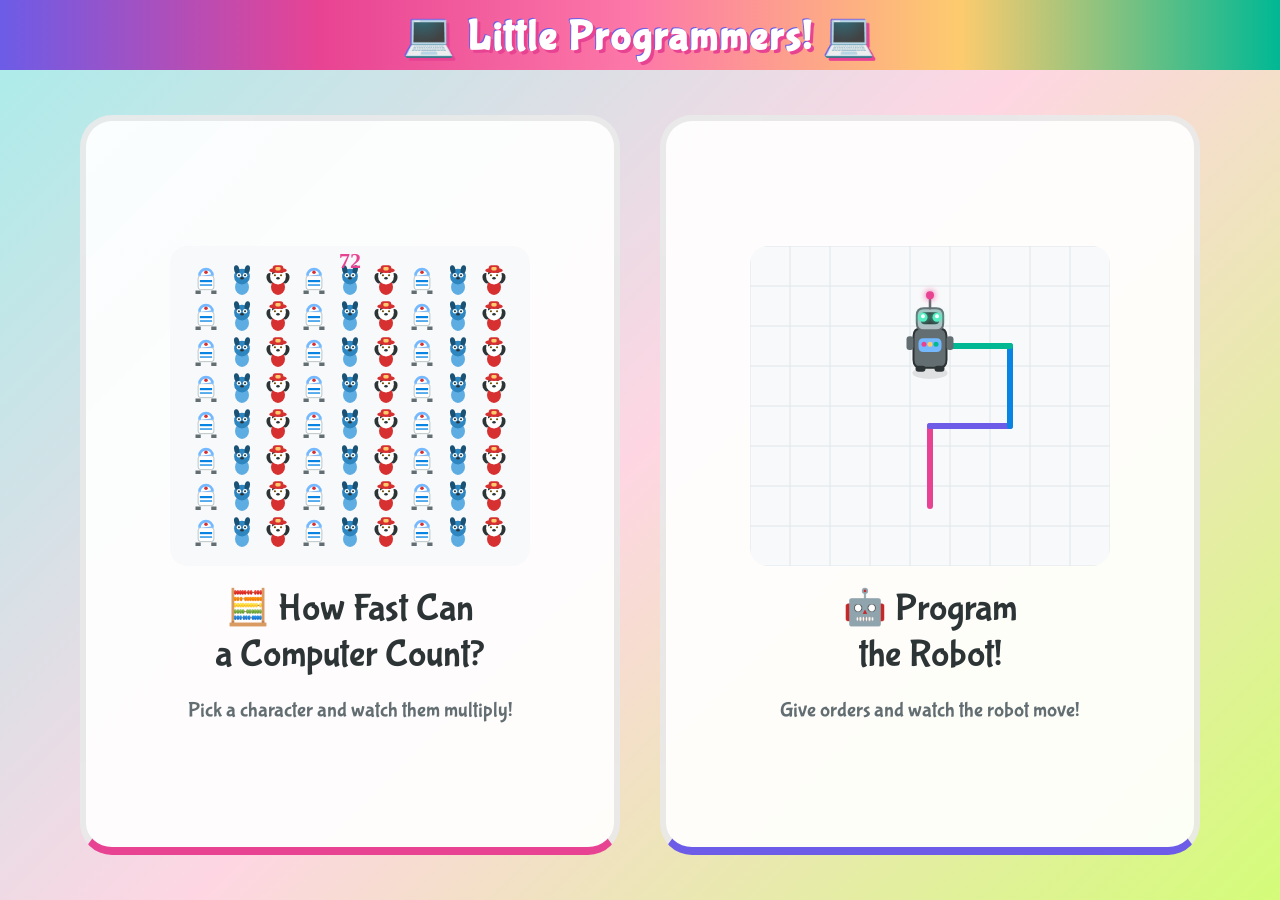
==== index.html @ bcd23bf2 "Add index page as launcher for kids' demo activities Videogame-style menu with two large illustrated" ====
<!DOCTYPE html>
<html lang="en">
<head>
<meta charset="UTF-8">
<meta name="viewport" content="width=device-width, initial-scale=1.0">
<title>Little Programmers!</title>
<style>
  @import url('https://fonts.googleapis.com/css2?family=Bubblegum+Sans&display=swap');

  * { margin: 0; padding: 0; box-sizing: border-box; }

  body {
    font-family: 'Bubblegum Sans', 'Comic Sans MS', cursive;
    background: linear-gradient(135deg, #a8edea 0%, #fed6e3 50%, #d4fc79 100%);
    min-height: 100vh;
    overflow: hidden;
    display: flex;
    flex-direction: column;
  }

  h1 {
    text-align: center;
    font-size: 2.6rem;
    color: #fff;
    text-shadow: 3px 3px 0 #e84393, -1px -1px 0 #6c5ce7;
    padding: 10px 0 8px;
    background: linear-gradient(90deg, #6c5ce7, #e84393, #fd79a8, #fdcb6e, #00b894);
    letter-spacing: 2px;
  }

  .menu {
    flex: 1;
    display: flex;
    align-items: center;
    justify-content: center;
    gap: 40px;
    padding: 30px 40px;
  }

  .game-btn {
    flex: 1;
    max-width: 540px;
    height: calc(100vh - 160px);
    background: rgba(255,255,255,0.92);
    border: 6px solid rgba(0,0,0,0.08);
    border-radius: 32px;
    display: flex;
    flex-direction: column;
    align-items: center;
    justify-content: center;
    gap: 20px;
    cursor: pointer;
    transition: transform 0.2s, box-shadow 0.2s, border-color 0.2s;
    text-decoration: none;
    color: inherit;
    padding: 30px 20px;
    position: relative;
    overflow: hidden;
  }

  .game-btn:hover {
    transform: scale(1.03);
    box-shadow: 0 8px 40px rgba(0,0,0,0.18);
    border-color: #6c5ce7;
  }

  .game-btn:active {
    transform: scale(0.98);
  }

  .game-btn canvas {
    border-radius: 18px;
    flex-shrink: 0;
  }

  .game-btn .btn-title {
    font-size: 2.4rem;
    color: #2d3436;
    text-align: center;
    line-height: 1.2;
  }

  .game-btn .btn-subtitle {
    font-size: 1.3rem;
    color: #636e72;
    text-align: center;
  }

  .game-btn.counting { border-bottom: 8px solid #e84393; }
  .game-btn.robot { border-bottom: 8px solid #6c5ce7; }

  .game-btn.counting:hover { border-color: #e84393; }
  .game-btn.robot:hover { border-color: #6c5ce7; }

  .game-btn .btn-title .emoji {
    font-size: 2.2rem;
  }
</style>
</head>
<body>

<h1>&#128187; Little Programmers! &#128187;</h1>

<div class="menu">
  <a href="count.html" class="game-btn counting">
    <canvas id="countPreview" width="360" height="320"></canvas>
    <div class="btn-title"><span class="emoji">&#129518;</span> How Fast Can<br>a Computer Count?</div>
    <div class="btn-subtitle">Pick a character and watch them multiply!</div>
  </a>

  <a href="robot.html" class="game-btn robot">
    <canvas id="robotPreview" width="360" height="320"></canvas>
    <div class="btn-title"><span class="emoji">&#129302;</span> Program<br>the Robot!</div>
    <div class="btn-subtitle">Give orders and watch the robot move!</div>
  </a>
</div>

<script>
// ============================================================
// COUNTING PREVIEW — grid of mini characters
// ============================================================
(function() {
  const c = document.getElementById('countPreview');
  const ctx = c.getContext('2d');

  // Light background
  ctx.fillStyle = '#f8f9fa';
  ctx.beginPath();
  ctx.roundRect(0, 0, c.width, c.height, 14);
  ctx.fill();

  // Draw a grid of mixed mini characters
  const chars = [drawMiniR2D2, drawMiniBluey, drawMiniMarshall];
  const size = 28;
  const gap = 8;
  const cell = size + gap;
  const cols = Math.floor((c.width - 20) / cell);
  const rows = Math.floor((c.height - 20) / cell);
  const offsetX = (c.width - cols * cell + gap) / 2 + size / 2;
  const offsetY = (c.height - rows * cell + gap) / 2 + size / 2;

  let idx = 0;
  for (let r = 0; r < rows; r++) {
    for (let col = 0; col < cols; col++) {
      const fn = chars[idx % chars.length];
      fn(ctx, offsetX + col * cell, offsetY + r * cell, size);
      idx++;
    }
  }

  // Counter overlay at top
  ctx.font = "bold 22px 'Bubblegum Sans', cursive";
  ctx.textAlign = 'center';
  ctx.fillStyle = '#e84393';
  ctx.fillText(cols * rows, c.width / 2, 22);

  function drawMiniR2D2(ctx, cx, cy, sz) {
    const s = sz / 32;
    ctx.save();
    ctx.translate(cx, cy);
    ctx.scale(s, s);
    // Legs
    ctx.fillStyle = '#636e72';
    ctx.fillRect(-12, 12, 6, 4);
    ctx.fillRect(6, 12, 6, 4);
    // Body
    ctx.fillStyle = '#fff';
    ctx.beginPath();
    ctx.roundRect(-9, -5, 18, 16, 3);
    ctx.fill();
    ctx.strokeStyle = '#b2bec3';
    ctx.lineWidth = 1;
    ctx.stroke();
    // Blue bands
    ctx.fillStyle = '#0984e3';
    ctx.fillRect(-7, 0, 14, 2.5);
    ctx.fillRect(-7, 5, 14, 1.5);
    // Dome
    ctx.fillStyle = '#74b9ff';
    ctx.beginPath();
    ctx.arc(0, -5, 9, Math.PI, 0);
    ctx.fill();
    ctx.fillStyle = '#fff';
    ctx.beginPath();
    ctx.arc(0, -5, 6, Math.PI, -0.2);
    ctx.fill();
    // Eye
    ctx.fillStyle = '#d63031';
    ctx.beginPath();
    ctx.arc(0, -9, 2, 0, Math.PI * 2);
    ctx.fill();
    ctx.restore();
  }

  function drawMiniBluey(ctx, cx, cy, sz) {
    const s = sz / 32;
    ctx.save();
    ctx.translate(cx, cy);
    ctx.scale(s, s);
    // Body
    ctx.fillStyle = '#5dade2';
    ctx.beginPath();
    ctx.ellipse(0, 8, 8, 9, 0, 0, Math.PI * 2);
    ctx.fill();
    // Head
    ctx.fillStyle = '#2e86c1';
    ctx.beginPath();
    ctx.arc(0, -4, 9, 0, Math.PI * 2);
    ctx.fill();
    // Ears
    ctx.fillStyle = '#1a5276';
    ctx.beginPath();
    ctx.ellipse(-6, -12, 3, 5, -0.2, 0, Math.PI * 2);
    ctx.fill();
    ctx.beginPath();
    ctx.ellipse(6, -12, 3, 5, 0.2, 0, Math.PI * 2);
    ctx.fill();
    // Eyes
    ctx.fillStyle = '#fff';
    ctx.beginPath();
    ctx.arc(-3.5, -5.5, 2.5, 0, Math.PI * 2);
    ctx.fill();
    ctx.beginPath();
    ctx.arc(3.5, -5.5, 2.5, 0, Math.PI * 2);
    ctx.fill();
    ctx.fillStyle = '#2d3436';
    ctx.beginPath();
    ctx.arc(-3.5, -5.5, 1.2, 0, Math.PI * 2);
    ctx.fill();
    ctx.beginPath();
    ctx.arc(3.5, -5.5, 1.2, 0, Math.PI * 2);
    ctx.fill();
    // Nose
    ctx.fillStyle = '#2d3436';
    ctx.beginPath();
    ctx.ellipse(0, -2, 2, 1.5, 0, 0, Math.PI * 2);
    ctx.fill();
    ctx.restore();
  }

  function drawMiniMarshall(ctx, cx, cy, sz) {
    const s = sz / 32;
    ctx.save();
    ctx.translate(cx, cy);
    ctx.scale(s, s);
    // Body
    ctx.fillStyle = '#d63031';
    ctx.beginPath();
    ctx.ellipse(0, 8, 8, 9, 0, 0, Math.PI * 2);
    ctx.fill();
    // Ears
    ctx.fillStyle = '#2d3436';
    ctx.beginPath();
    ctx.ellipse(-9, -2, 4, 6, -0.3, 0, Math.PI * 2);
    ctx.fill();
    ctx.beginPath();
    ctx.ellipse(9, -2, 4, 6, 0.3, 0, Math.PI * 2);
    ctx.fill();
    // Head
    ctx.fillStyle = '#fff';
    ctx.beginPath();
    ctx.arc(0, -4, 9, 0, Math.PI * 2);
    ctx.fill();
    // Spots
    ctx.fillStyle = '#2d3436';
    ctx.beginPath();
    ctx.ellipse(-5, -8, 2, 1.5, -0.3, 0, Math.PI * 2);
    ctx.fill();
    ctx.beginPath();
    ctx.ellipse(4, -9, 1.5, 1.2, 0.3, 0, Math.PI * 2);
    ctx.fill();
    // Helmet
    ctx.fillStyle = '#d63031';
    ctx.beginPath();
    ctx.ellipse(0, -11, 10, 3, 0, 0, Math.PI * 2);
    ctx.fill();
    ctx.beginPath();
    ctx.roundRect(-6, -17, 12, 7, 3);
    ctx.fill();
    ctx.fillStyle = '#fdcb6e';
    ctx.beginPath();
    ctx.roundRect(-3, -15, 6, 4, 1.5);
    ctx.fill();
    // Eyes
    ctx.fillStyle = '#fff';
    ctx.beginPath();
    ctx.arc(-3.5, -5.5, 2.5, 0, Math.PI * 2);
    ctx.fill();
    ctx.beginPath();
    ctx.arc(3.5, -5.5, 2.5, 0, Math.PI * 2);
    ctx.fill();
    ctx.fillStyle = '#6d4c00';
    ctx.beginPath();
    ctx.arc(-3.5, -5.5, 1.2, 0, Math.PI * 2);
    ctx.fill();
    ctx.beginPath();
    ctx.arc(3.5, -5.5, 1.2, 0, Math.PI * 2);
    ctx.fill();
    // Nose
    ctx.fillStyle = '#2d3436';
    ctx.beginPath();
    ctx.ellipse(0, -2, 2, 1.5, 0, 0, Math.PI * 2);
    ctx.fill();
    ctx.restore();
  }
})();

// ============================================================
// ROBOT PREVIEW — the robot from robot.html on a grid
// ============================================================
(function() {
  const c = document.getElementById('robotPreview');
  const ctx = c.getContext('2d');

  // Light background with grid
  ctx.fillStyle = '#f8f9fa';
  ctx.beginPath();
  ctx.roundRect(0, 0, c.width, c.height, 14);
  ctx.fill();

  // Grid lines
  const GRID = 40;
  ctx.strokeStyle = '#dfe6e9';
  ctx.lineWidth = 1;
  for (let x = 0; x <= c.width; x += GRID) {
    ctx.beginPath(); ctx.moveTo(x, 0); ctx.lineTo(x, c.height); ctx.stroke();
  }
  for (let y = 0; y <= c.height; y += GRID) {
    ctx.beginPath(); ctx.moveTo(0, y); ctx.lineTo(c.width, y); ctx.stroke();
  }

  // Colored trail
  const trails = [
    { x1: 180, y1: 260, x2: 180, y2: 180, color: '#e84393' },
    { x1: 180, y1: 180, x2: 260, y2: 180, color: '#6c5ce7' },
    { x1: 260, y1: 180, x2: 260, y2: 100, color: '#0984e3' },
    { x1: 260, y1: 100, x2: 180, y2: 100, color: '#00b894' },
  ];
  for (const t of trails) {
    ctx.strokeStyle = t.color;
    ctx.lineWidth = 6;
    ctx.lineCap = 'round';
    ctx.beginPath();
    ctx.moveTo(t.x1, t.y1);
    ctx.lineTo(t.x2, t.y2);
    ctx.stroke();
  }

  // Robot at end of trail
  drawRobot(ctx, 180, 100, 0);

  function roundRect(ctx, x, y, w, h, r) {
    ctx.beginPath();
    ctx.moveTo(x + r, y);
    ctx.lineTo(x + w - r, y);
    ctx.quadraticCurveTo(x + w, y, x + w, y + r);
    ctx.lineTo(x + w, y + h - r);
    ctx.quadraticCurveTo(x + w, y + h, x + w - r, y + h);
    ctx.lineTo(x + r, y + h);
    ctx.quadraticCurveTo(x, y + h, x, y + h - r);
    ctx.lineTo(x, y + r);
    ctx.quadraticCurveTo(x, y, x + r, y);
    ctx.closePath();
  }

  function drawRobot(ctx, x, y, angle) {
    const R = 22;
    ctx.save();
    ctx.translate(x, y);
    ctx.rotate((angle * Math.PI) / 180);

    // Shadow
    ctx.fillStyle = 'rgba(0,0,0,0.10)';
    ctx.beginPath();
    ctx.ellipse(0, R + 5, R * 0.8, 6, 0, 0, Math.PI * 2);
    ctx.fill();

    const bw = R * 1.5, bh = R * 1.8;

    // Body
    ctx.fillStyle = '#636e72';
    roundRect(ctx, -bw/2, -bh/2 + 2, bw, bh, 8);
    ctx.fill();
    ctx.strokeStyle = '#2d3436';
    ctx.lineWidth = 2;
    roundRect(ctx, -bw/2, -bh/2 + 2, bw, bh, 8);
    ctx.stroke();

    // Chest
    ctx.fillStyle = '#74b9ff';
    roundRect(ctx, -bw/2 + 5, -bh/2 + 12, bw - 10, bh * 0.35, 5);
    ctx.fill();

    // Buttons
    const btnY = -bh/2 + 18;
    ctx.fillStyle = '#e84393';
    ctx.beginPath(); ctx.arc(-6, btnY, 2.5, 0, Math.PI*2); ctx.fill();
    ctx.fillStyle = '#fdcb6e';
    ctx.beginPath(); ctx.arc(0, btnY, 2.5, 0, Math.PI*2); ctx.fill();
    ctx.fillStyle = '#00b894';
    ctx.beginPath(); ctx.arc(6, btnY, 2.5, 0, Math.PI*2); ctx.fill();

    // Head
    const hw = R * 1.2, hh = R * 1.0;
    const headY = -bh/2 - hh/2 + 4;
    ctx.fillStyle = '#b2bec3';
    roundRect(ctx, -hw/2, headY - hh/2, hw, hh, 7);
    ctx.fill();
    ctx.strokeStyle = '#636e72';
    ctx.lineWidth = 2;
    roundRect(ctx, -hw/2, headY - hh/2, hw, hh, 7);
    ctx.stroke();

    // Visor
    ctx.fillStyle = '#2d3436';
    roundRect(ctx, -hw/2 + 4, headY - hh/2 + 4, hw - 8, hh * 0.55, 4);
    ctx.fill();

    // Eyes
    const eyeY = headY - 2;
    ctx.fillStyle = '#55efc4';
    ctx.shadowColor = '#55efc4';
    ctx.shadowBlur = 6;
    ctx.beginPath(); ctx.arc(-7, eyeY, 4.5, 0, Math.PI * 2); ctx.fill();
    ctx.beginPath(); ctx.arc(7, eyeY, 4.5, 0, Math.PI * 2); ctx.fill();
    ctx.shadowBlur = 0;

    // Pupils
    ctx.fillStyle = '#fff';
    ctx.beginPath(); ctx.arc(-7, eyeY - 1, 2, 0, Math.PI * 2); ctx.fill();
    ctx.beginPath(); ctx.arc(7, eyeY - 1, 2, 0, Math.PI * 2); ctx.fill();

    // Antenna
    ctx.strokeStyle = '#636e72';
    ctx.lineWidth = 2.5;
    ctx.beginPath();
    ctx.moveTo(0, headY - hh/2);
    ctx.lineTo(0, headY - hh/2 - 11);
    ctx.stroke();
    ctx.fillStyle = '#e84393';
    ctx.shadowColor = '#e84393';
    ctx.shadowBlur = 6;
    ctx.beginPath();
    ctx.arc(0, headY - hh/2 - 13, 4, 0, Math.PI * 2);
    ctx.fill();
    ctx.shadowBlur = 0;

    // Arms
    ctx.fillStyle = '#636e72';
    roundRect(ctx, -bw/2 - 7, -bh/2 + 10, 7, bh * 0.35, 3);
    ctx.fill();
    roundRect(ctx, bw/2, -bh/2 + 10, 7, bh * 0.35, 3);
    ctx.fill();

    // Feet
    ctx.fillStyle = '#2d3436';
    roundRect(ctx, -bw/2 + 2, bh/2, 10, 6, 3);
    ctx.fill();
    roundRect(ctx, bw/2 - 12, bh/2, 10, 6, 3);
    ctx.fill();

    ctx.restore();
  }
})();
</script>
</body>
</html>
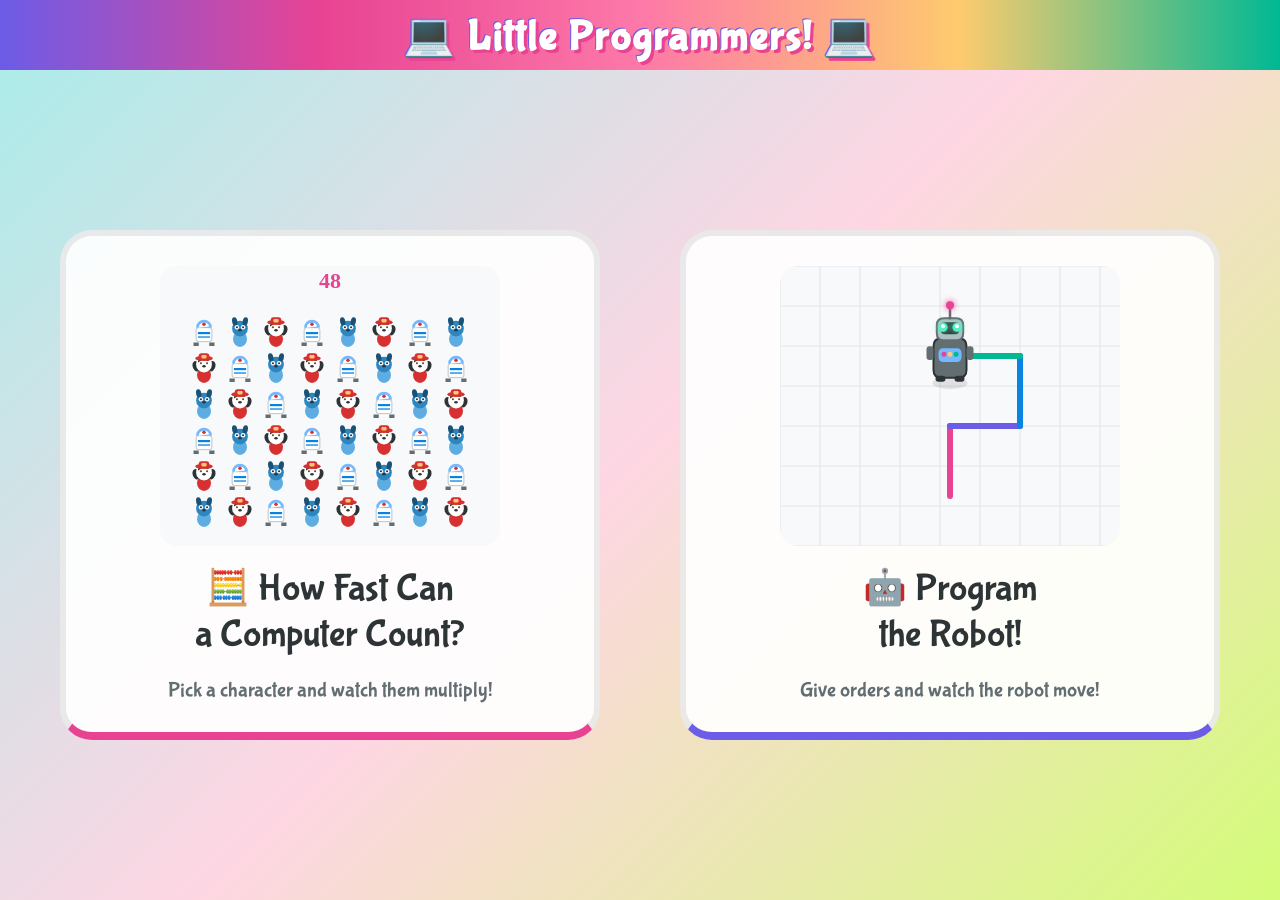
==== commit 4187d74d: "Small styling adjustments in index.html" ====
--- a/index.html
+++ b/index.html
@@ -4,28 +4,11 @@
 <meta charset="UTF-8">
 <meta name="viewport" content="width=device-width, initial-scale=1.0">
 <title>Little Programmers!</title>
+<link rel="stylesheet" href="common.css">
 <style>
-  @import url('https://fonts.googleapis.com/css2?family=Bubblegum+Sans&display=swap');
-
-  * { margin: 0; padding: 0; box-sizing: border-box; }
-
   body {
-    font-family: 'Bubblegum Sans', 'Comic Sans MS', cursive;
-    background: linear-gradient(135deg, #a8edea 0%, #fed6e3 50%, #d4fc79 100%);
-    min-height: 100vh;
-    overflow: hidden;
     display: flex;
     flex-direction: column;
-  }
-
-  h1 {
-    text-align: center;
-    font-size: 2.6rem;
-    color: #fff;
-    text-shadow: 3px 3px 0 #e84393, -1px -1px 0 #6c5ce7;
-    padding: 10px 0 8px;
-    background: linear-gradient(90deg, #6c5ce7, #e84393, #fd79a8, #fdcb6e, #00b894);
-    letter-spacing: 2px;
   }
 
   .menu {
@@ -33,14 +16,13 @@
     display: flex;
     align-items: center;
     justify-content: center;
-    gap: 40px;
+    gap: 80px;
     padding: 30px 40px;
   }
 
   .game-btn {
     flex: 1;
     max-width: 540px;
-    height: calc(100vh - 160px);
     background: rgba(255,255,255,0.92);
     border: 6px solid rgba(0,0,0,0.08);
     border-radius: 32px;
@@ -53,7 +35,7 @@
     transition: transform 0.2s, box-shadow 0.2s, border-color 0.2s;
     text-decoration: none;
     color: inherit;
-    padding: 30px 20px;
+    padding: 30px 30px;
     position: relative;
     overflow: hidden;
   }
@@ -103,13 +85,13 @@
 
 <div class="menu">
   <a href="count.html" class="game-btn counting">
-    <canvas id="countPreview" width="360" height="320"></canvas>
+    <canvas id="countPreview" width="340" height="280"></canvas>
     <div class="btn-title"><span class="emoji">&#129518;</span> How Fast Can<br>a Computer Count?</div>
     <div class="btn-subtitle">Pick a character and watch them multiply!</div>
   </a>
 
   <a href="robot.html" class="game-btn robot">
-    <canvas id="robotPreview" width="360" height="320"></canvas>
+    <canvas id="robotPreview" width="340" height="280"></canvas>
     <div class="btn-title"><span class="emoji">&#129302;</span> Program<br>the Robot!</div>
     <div class="btn-subtitle">Give orders and watch the robot move!</div>
   </a>
@@ -134,10 +116,11 @@
   const size = 28;
   const gap = 8;
   const cell = size + gap;
+  const topReserved = 32; // space for counter text
   const cols = Math.floor((c.width - 20) / cell);
-  const rows = Math.floor((c.height - 20) / cell);
+  const rows = Math.floor((c.height - 20 - topReserved) / cell);
   const offsetX = (c.width - cols * cell + gap) / 2 + size / 2;
-  const offsetY = (c.height - rows * cell + gap) / 2 + size / 2;
+  const offsetY = topReserved + (c.height - topReserved - rows * cell + gap) / 2 + size / 2;
 
   let idx = 0;
   for (let r = 0; r < rows; r++) {
@@ -331,10 +314,10 @@
 
   // Colored trail
   const trails = [
-    { x1: 180, y1: 260, x2: 180, y2: 180, color: '#e84393' },
-    { x1: 180, y1: 180, x2: 260, y2: 180, color: '#6c5ce7' },
-    { x1: 260, y1: 180, x2: 260, y2: 100, color: '#0984e3' },
-    { x1: 260, y1: 100, x2: 180, y2: 100, color: '#00b894' },
+    { x1: 170, y1: 230, x2: 170, y2: 160, color: '#e84393' },
+    { x1: 170, y1: 160, x2: 240, y2: 160, color: '#6c5ce7' },
+    { x1: 240, y1: 160, x2: 240, y2: 90, color: '#0984e3' },
+    { x1: 240, y1: 90, x2: 170, y2: 90, color: '#00b894' },
   ];
   for (const t of trails) {
     ctx.strokeStyle = t.color;
@@ -347,7 +330,7 @@
   }
 
   // Robot at end of trail
-  drawRobot(ctx, 180, 100, 0);
+  drawRobot(ctx, 170, 90, 0);
 
   function roundRect(ctx, x, y, w, h, r) {
     ctx.beginPath();
--- a/common.css
+++ b/common.css
@@ -0,0 +1,78 @@
+@import url('https://fonts.googleapis.com/css2?family=Bubblegum+Sans&display=swap');
+
+* { margin: 0; padding: 0; box-sizing: border-box; }
+
+body {
+  font-family: 'Bubblegum Sans', 'Comic Sans MS', cursive;
+  background: linear-gradient(135deg, #a8edea 0%, #fed6e3 50%, #d4fc79 100%);
+  min-height: 100vh;
+  overflow: hidden;
+}
+
+h1 {
+  text-align: center;
+  font-size: 2.6rem;
+  color: #fff;
+  text-shadow: 3px 3px 0 #e84393, -1px -1px 0 #6c5ce7;
+  padding: 10px 0 8px;
+  background: linear-gradient(90deg, #6c5ce7, #e84393, #fd79a8, #fdcb6e, #00b894);
+  letter-spacing: 2px;
+  position: relative;
+}
+
+.back-btn {
+  position: absolute;
+  left: 12px;
+  top: 50%;
+  transform: translateY(-50%);
+  text-decoration: none;
+  font-size: 2rem;
+  filter: drop-shadow(1px 1px 1px rgba(0,0,0,0.3));
+  transition: transform 0.15s;
+}
+.back-btn:hover { transform: translateY(-50%) scale(1.2); }
+
+/* Layout shared by count.html and robot.html */
+.container {
+  display: flex;
+  height: calc(100vh - 62px);
+  gap: 0;
+}
+
+.right-panel {
+  flex: 1;
+  display: flex;
+  align-items: center;
+  justify-content: center;
+  position: relative;
+  overflow: hidden;
+}
+
+.ctrl-btn {
+  font-family: inherit;
+  font-size: 1.5rem;
+  padding: 14px 40px;
+  border: none;
+  border-radius: 18px;
+  cursor: pointer;
+  font-weight: bold;
+  transition: transform 0.15s, box-shadow 0.15s;
+  letter-spacing: 1px;
+}
+.ctrl-btn:hover { transform: scale(1.08); box-shadow: 0 4px 16px rgba(0,0,0,0.2); }
+.ctrl-btn:active { transform: scale(0.95); }
+
+/* Confetti */
+.confetti-piece {
+  position: fixed;
+  width: 10px;
+  height: 10px;
+  border-radius: 2px;
+  pointer-events: none;
+  z-index: 9999;
+  animation: confetti-fall 2.5s ease-out forwards;
+}
+@keyframes confetti-fall {
+  0% { opacity: 1; transform: translateY(0) rotate(0deg); }
+  100% { opacity: 0; transform: translateY(100vh) rotate(720deg); }
+}
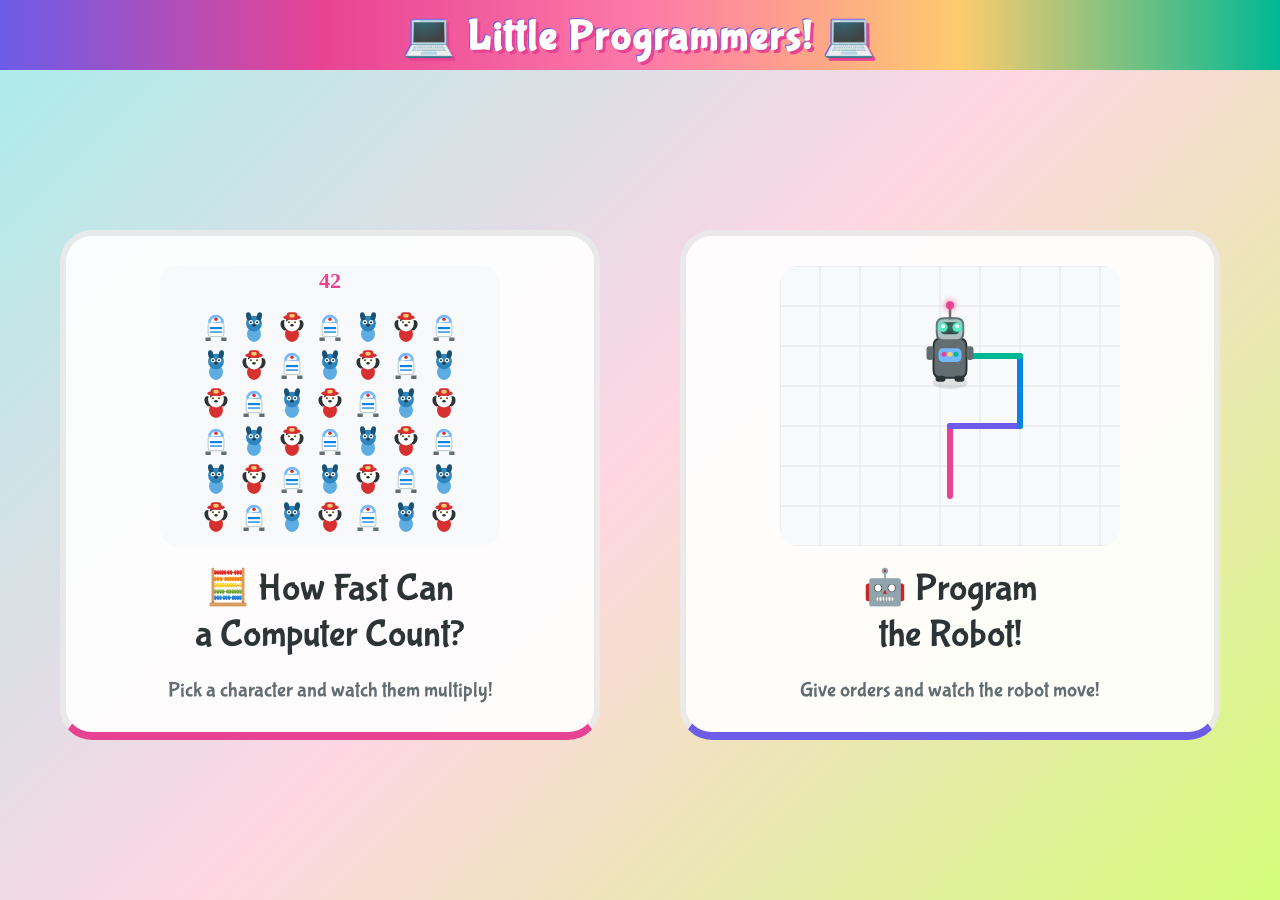
==== commit 58eafa34: "s/48/42/ in counting game screenshot in index.html I couldn't let Douglas Adams down." ====
--- a/index.html
+++ b/index.html
@@ -114,11 +114,11 @@
   // Draw a grid of mixed mini characters
   const chars = [drawMiniR2D2, drawMiniBluey, drawMiniMarshall];
   const size = 28;
-  const gap = 8;
+  const gap = 10;
   const cell = size + gap;
   const topReserved = 32; // space for counter text
-  const cols = Math.floor((c.width - 20) / cell);
-  const rows = Math.floor((c.height - 20 - topReserved) / cell);
+  const cols = 7;
+  const rows = 6;
   const offsetX = (c.width - cols * cell + gap) / 2 + size / 2;
   const offsetY = topReserved + (c.height - topReserved - rows * cell + gap) / 2 + size / 2;
 
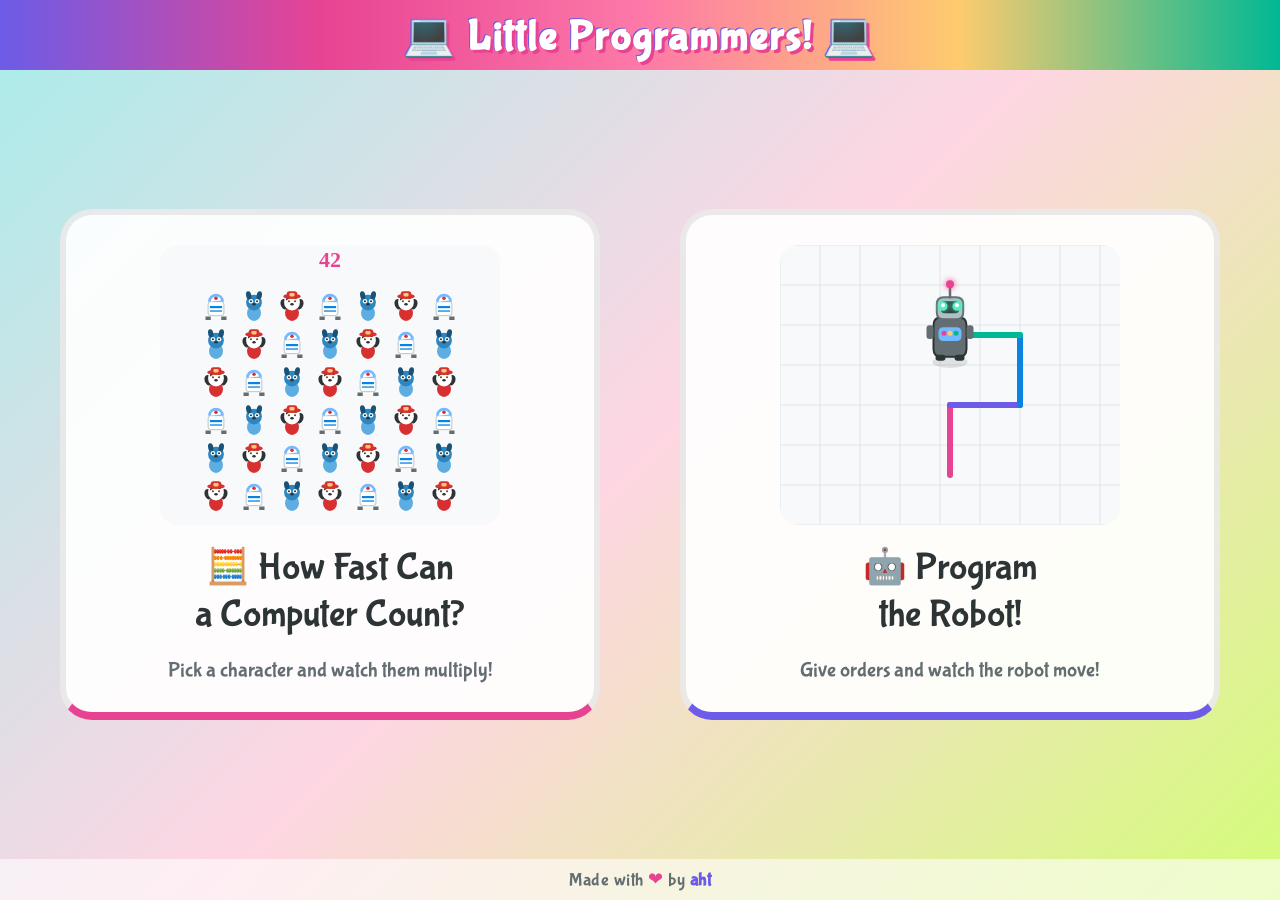
==== commit 75e0e81b: "Add footer. Made with love :)" ====
--- a/index.html
+++ b/index.html
@@ -97,6 +97,8 @@
   </a>
 </div>
 
+<footer class="site-footer">Made with <span class="heart">&#10084;</span> by <a href="https://aht.es">aht</a></footer>
+
 <script>
 // ============================================================
 // COUNTING PREVIEW — grid of mini characters
--- a/common.css
+++ b/common.css
@@ -35,7 +35,7 @@
 /* Layout shared by count.html and robot.html */
 .container {
   display: flex;
-  height: calc(100vh - 62px);
+  height: calc(100vh - 62px - 30px);
   gap: 0;
 }
 
@@ -76,3 +76,24 @@
   0% { opacity: 1; transform: translateY(0) rotate(0deg); }
   100% { opacity: 0; transform: translateY(100vh) rotate(720deg); }
 }
+
+/* Footer */
+.site-footer {
+  text-align: center;
+  padding: 10px 0;
+  font-size: 1.1rem;
+  color: #636e72;
+  background: rgba(255,255,255,0.6);
+  letter-spacing: 0.5px;
+}
+.site-footer .heart {
+  color: #e84393;
+}
+.site-footer a {
+  color: #6c5ce7;
+  text-decoration: none;
+  font-weight: bold;
+}
+.site-footer a:hover {
+  text-decoration: underline;
+}
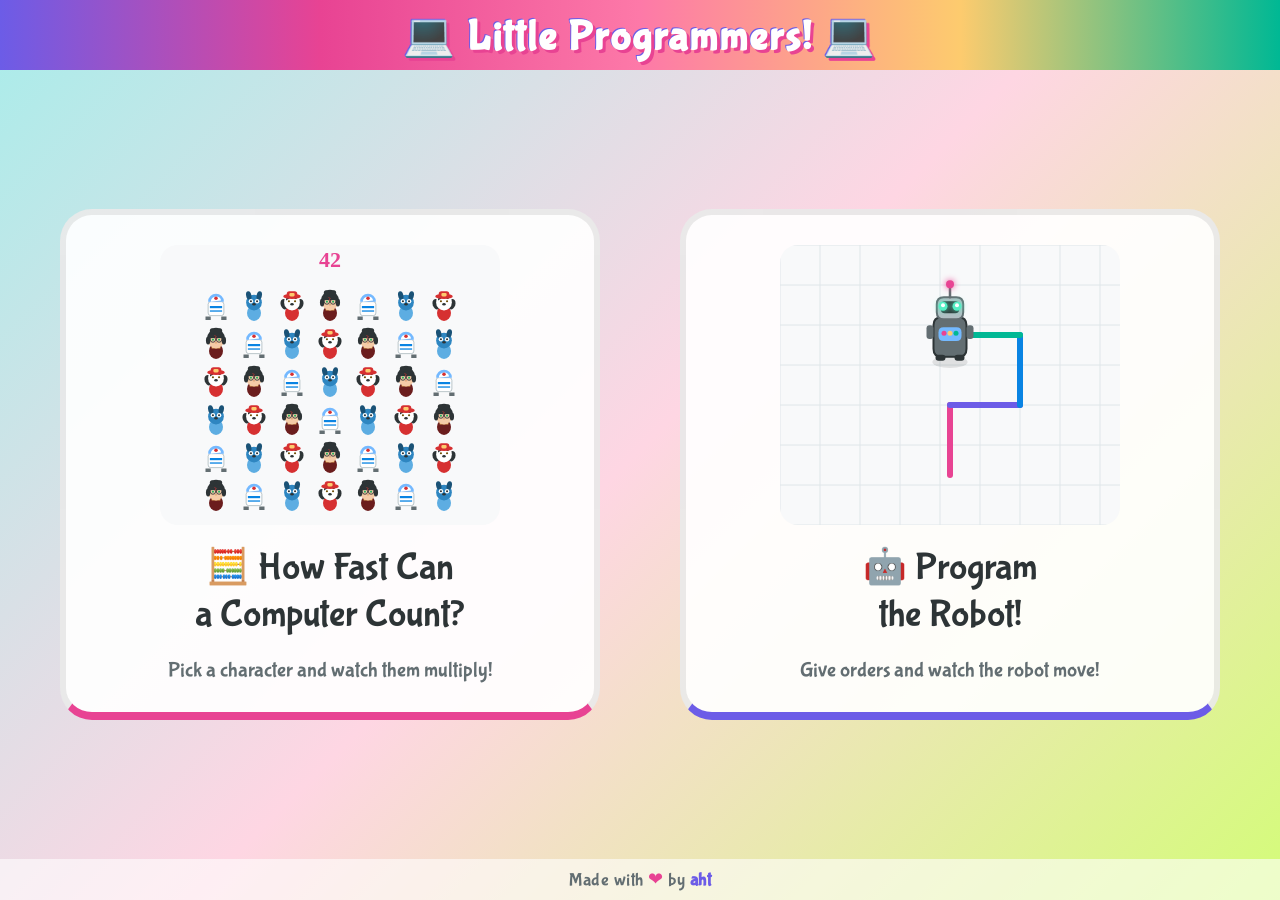
==== commit 743bd8eb: "Add a new character to the counting game: H. Potter" ====
--- a/index.html
+++ b/index.html
@@ -77,6 +77,28 @@
   .game-btn .btn-title .emoji {
     font-size: 2.2rem;
   }
+
+  @media (max-width: 768px) {
+    .menu {
+      flex-direction: column;
+      gap: 20px;
+      padding: 20px 16px;
+    }
+    .game-btn {
+      max-width: 100%;
+      padding: 20px 16px;
+    }
+    .game-btn canvas {
+      width: 240px;
+      height: 200px;
+    }
+    .game-btn .btn-title {
+      font-size: 1.6rem;
+    }
+    .game-btn .btn-subtitle {
+      font-size: 1.1rem;
+    }
+  }
 </style>
 </head>
 <body>
@@ -114,7 +136,7 @@
   ctx.fill();
 
   // Draw a grid of mixed mini characters
-  const chars = [drawMiniR2D2, drawMiniBluey, drawMiniMarshall];
+  const chars = [drawMiniR2D2, drawMiniBluey, drawMiniMarshall, drawMiniHpotter];
   const size = 28;
   const gap = 10;
   const cell = size + gap;
@@ -288,6 +310,86 @@
     ctx.fill();
     ctx.restore();
   }
+
+  function drawMiniHpotter(ctx, cx, cy, sz) {
+    const s = sz / 32;
+    ctx.save();
+    ctx.translate(cx, cy);
+    ctx.scale(s, s);
+    // Body (Gryffindor robe)
+    ctx.fillStyle = '#6b1d1d';
+    ctx.beginPath();
+    ctx.ellipse(0, 8, 8, 9, 0, 0, Math.PI * 2);
+    ctx.fill();
+    // Scarf
+    ctx.fillStyle = '#fdcb6e';
+    ctx.fillRect(-5, 1, 10, 1.5);
+    ctx.fillStyle = '#6b1d1d';
+    ctx.fillRect(-5, 2.5, 10, 1);
+    ctx.fillStyle = '#fdcb6e';
+    ctx.fillRect(-5, 3.5, 10, 1.5);
+    // Head
+    ctx.fillStyle = '#f5cba7';
+    ctx.beginPath();
+    ctx.arc(0, -4, 9, 0, Math.PI * 2);
+    ctx.fill();
+    // Messy black hair
+    ctx.fillStyle = '#2d3436';
+    ctx.beginPath();
+    ctx.arc(0, -7, 10, Math.PI, 0);
+    ctx.fill();
+    ctx.beginPath();
+    ctx.ellipse(0, -15, 5, 3.5, 0, 0, Math.PI * 2);
+    ctx.fill();
+    ctx.beginPath();
+    ctx.ellipse(-4, -15, 3, 3, -0.3, 0, Math.PI * 2);
+    ctx.fill();
+    ctx.beginPath();
+    ctx.ellipse(4, -15, 3, 3, 0.3, 0, Math.PI * 2);
+    ctx.fill();
+    ctx.beginPath();
+    ctx.ellipse(-9, -4, 2.5, 4.5, 0, 0, Math.PI * 2);
+    ctx.fill();
+    ctx.beginPath();
+    ctx.ellipse(9, -4, 2.5, 4.5, 0, 0, Math.PI * 2);
+    ctx.fill();
+    // Lightning scar
+    ctx.strokeStyle = '#d63031';
+    ctx.lineWidth = 1;
+    ctx.beginPath();
+    ctx.moveTo(-1.5, -10);
+    ctx.lineTo(0, -8.5);
+    ctx.lineTo(-1, -7.5);
+    ctx.lineTo(1, -6);
+    ctx.stroke();
+    // Glasses
+    ctx.strokeStyle = '#2d3436';
+    ctx.lineWidth = 1;
+    ctx.beginPath();
+    ctx.arc(-3.5, -5, 3, 0, Math.PI * 2);
+    ctx.stroke();
+    ctx.beginPath();
+    ctx.arc(3.5, -5, 3, 0, Math.PI * 2);
+    ctx.stroke();
+    ctx.beginPath();
+    ctx.moveTo(-0.5, -5);
+    ctx.lineTo(0.5, -5);
+    ctx.stroke();
+    // Eyes (green)
+    ctx.fillStyle = '#27ae60';
+    ctx.beginPath();
+    ctx.arc(-3.5, -5, 1.2, 0, Math.PI * 2);
+    ctx.fill();
+    ctx.beginPath();
+    ctx.arc(3.5, -5, 1.2, 0, Math.PI * 2);
+    ctx.fill();
+    // Nose
+    ctx.fillStyle = '#e2a77a';
+    ctx.beginPath();
+    ctx.ellipse(0, -1.5, 1.2, 1, 0, 0, Math.PI * 2);
+    ctx.fill();
+    ctx.restore();
+  }
 })();
 
 // ============================================================
--- a/common.css
+++ b/common.css
@@ -97,3 +97,29 @@
 .site-footer a:hover {
   text-decoration: underline;
 }
+
+/* ===== MOBILE RESPONSIVENESS ===== */
+@media (max-width: 768px) {
+  body {
+    overflow: visible;
+    display: flex;
+    flex-direction: column;
+  }
+  h1 {
+    font-size: 1.6rem;
+    padding: 8px 0 6px;
+  }
+  .back-btn {
+    font-size: 1.5rem;
+    left: 8px;
+  }
+  .container {
+    flex-direction: column;
+    flex: 1;
+    height: auto;
+  }
+  .right-panel {
+    min-height: 320px;
+    padding: 16px 0;
+  }
+}
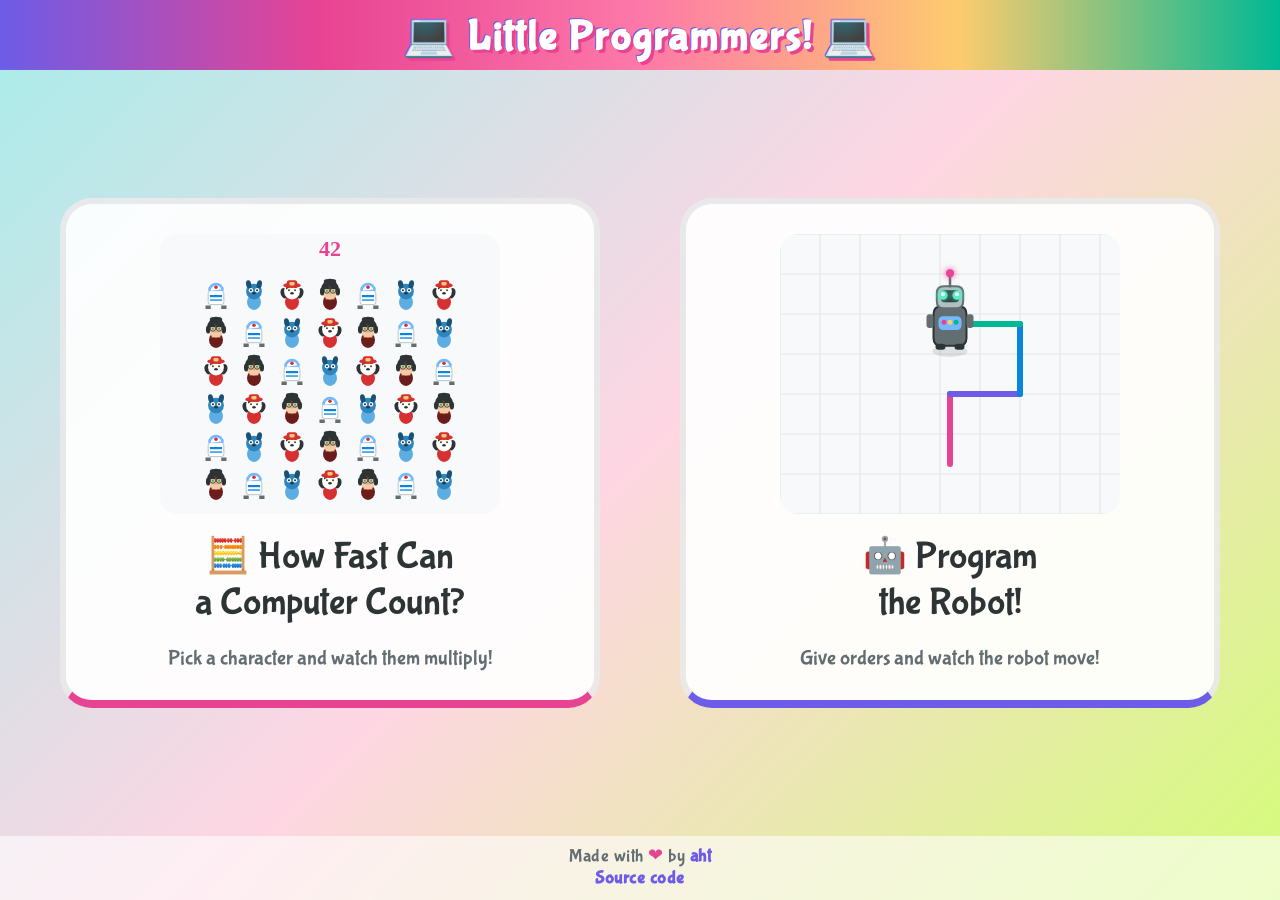
==== commit 2ddecf69: "Add source code link to footer, fix layout for 4 characters - Add "Source code" link (GitHub) as a s" ====
--- a/index.html
+++ b/index.html
@@ -6,11 +6,6 @@
 <title>Little Programmers!</title>
 <link rel="stylesheet" href="common.css">
 <style>
-  body {
-    display: flex;
-    flex-direction: column;
-  }
-
   .menu {
     flex: 1;
     display: flex;
@@ -119,7 +114,7 @@
   </a>
 </div>
 
-<footer class="site-footer">Made with <span class="heart">&#10084;</span> by <a href="https://aht.es">aht</a></footer>
+<footer class="site-footer">Made with <span class="heart">&#10084;</span> by <a href="https://aht.es">aht</a><br><a href="https://github.com/ahachete/littleprogrammers">Source code</a></footer>
 
 <script>
 // ============================================================
--- a/common.css
+++ b/common.css
@@ -7,6 +7,8 @@
   background: linear-gradient(135deg, #a8edea 0%, #fed6e3 50%, #d4fc79 100%);
   min-height: 100vh;
   overflow: hidden;
+  display: flex;
+  flex-direction: column;
 }
 
 h1 {
@@ -35,8 +37,9 @@
 /* Layout shared by count.html and robot.html */
 .container {
   display: flex;
-  height: calc(100vh - 62px - 30px);
+  flex: 1;
   gap: 0;
+  min-height: 0;
 }
 
 .right-panel {
@@ -81,6 +84,7 @@
 .site-footer {
   text-align: center;
   padding: 10px 0;
+  line-height: 1.25;
   font-size: 1.1rem;
   color: #636e72;
   background: rgba(255,255,255,0.6);
@@ -102,8 +106,6 @@
 @media (max-width: 768px) {
   body {
     overflow: visible;
-    display: flex;
-    flex-direction: column;
   }
   h1 {
     font-size: 1.6rem;
@@ -115,8 +117,6 @@
   }
   .container {
     flex-direction: column;
-    flex: 1;
-    height: auto;
   }
   .right-panel {
     min-height: 320px;
